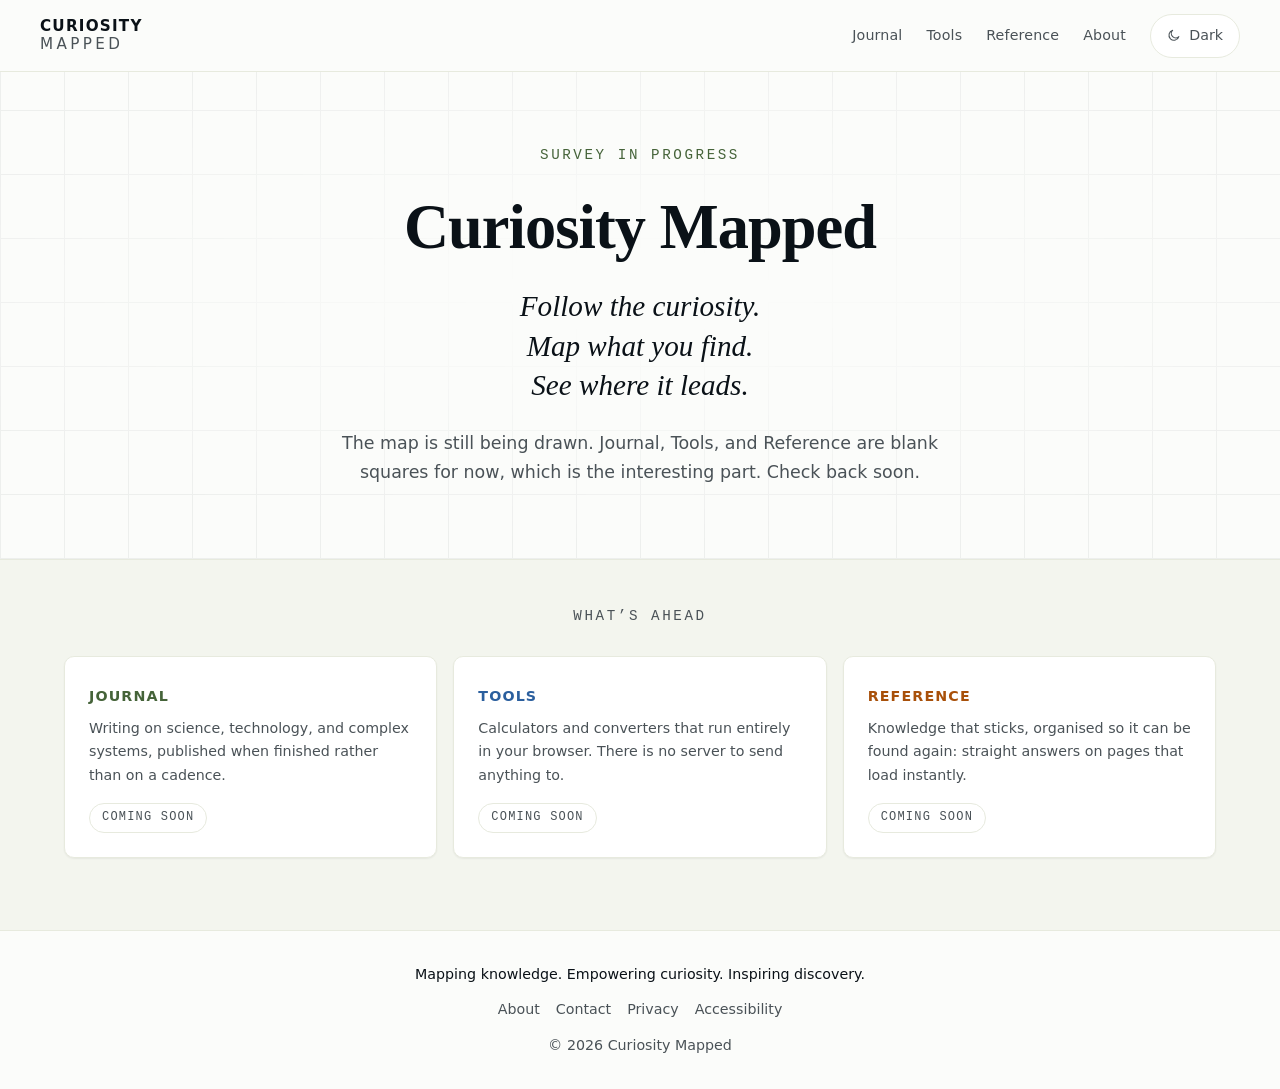
==== index.html @ 2ddcafdf "initial commit" ====
<!DOCTYPE html>
<html lang="en">
<head>
<meta charset="utf-8">
<meta name="viewport" content="width=device-width, initial-scale=1">
<meta name="referrer" content="strict-origin-when-cross-origin">

<!-- Cascade layer order is declared in the document, not in the stylesheet, so it
     can never depend on the order rules happen to appear in. -->
<style>@layer tokens, base, components, utilities;</style>

<title>Curiosity Mapped</title>
<meta name="description" content="Curiosity Mapped explores science, technology, and complex systems: tools, writing, and reference, all running in your browser. Launching soon.">

<!-- TODO before publishing: replace with the real GitHub Pages / custom domain URL. -->
<link rel="canonical" href="https://curiositymapped.com/">

<meta name="color-scheme" content="light dark">
<meta name="theme-color" content="#fbfcfa" media="(prefers-color-scheme: light)">
<meta name="theme-color" content="#02090e" media="(prefers-color-scheme: dark)">

<meta property="og:type" content="website">
<meta property="og:site_name" content="Curiosity Mapped">
<meta property="og:title" content="Curiosity Mapped">
<meta property="og:description" content="Curiosity Mapped explores science, technology, and complex systems: tools, writing, and reference, all running in your browser. Launching soon.">
<meta property="og:url" content="https://curiositymapped.com/">
<!-- twitter:card is `summary`, not `summary_large_image`: there is no og:image yet,
     and a large-image card with no image renders as a broken card. -->
<meta name="twitter:card" content="summary">

<!-- A favicon has no cascade to inherit, so it carries its own prefers-color-scheme block. -->
<link rel="icon" href="data:image/svg+xml,%3Csvg xmlns='http://www.w3.org/2000/svg' viewBox='0 0 32 32'%3E%3Cstyle%3E.b{fill:%23fbfcfa}.s{stroke:%23456339}.d{fill:%23456339}@media(prefers-color-scheme:dark){.b{fill:%2302090e}.s{stroke:%23b9e87f}.d{fill:%23b9e87f}}%3C/style%3E%3Crect class='b' width='32' height='32' rx='6'/%3E%3Cpath class='s' d='M6 23C12 23 12 18 17 17 22 16 22 10 26 8' fill='none' stroke-width='2.2' stroke-linecap='round'/%3E%3Ccircle class='d' cx='6' cy='23' r='2.4'/%3E%3Ccircle class='d' cx='26' cy='8' r='2.4'/%3E%3C/svg%3E">

<script>
  /* Runs before first paint, so the stored choice never flashes the wrong theme.
     localStorage *throws* in a private window or with site data blocked (it does
     not return null), and an uncaught throw here would leave the page unstyled.
     Placed above the stylesheet links: a parser-blocking script that follows a
     <link rel="stylesheet"> waits on that sheet to load before it runs. */
  try {
    var t = localStorage.getItem('cm-theme');
    if (t === 'dark' || t === 'light') document.documentElement.dataset.theme = t;
  } catch (e) {}
  document.documentElement.classList.add('js');
</script>

<!-- Listed in layer order for readability only. The @layer statement above already
     fixes the cascade, so these four sheets may land in any order. -->
<link rel="stylesheet" href="css/tokens.css">
<link rel="stylesheet" href="css/base.css">
<link rel="stylesheet" href="css/components.css">
<link rel="stylesheet" href="css/utilities.css">

<!-- Behaviour only; the pre-paint theme boot above must stay inline. -->
<script src="js/main.js" defer></script>

<script type="application/ld+json">
{
  "@context": "https://schema.org",
  "@graph": [
    {
      "@type": "WebSite",
      "@id": "https://curiositymapped.com/#website",
      "url": "https://curiositymapped.com/",
      "name": "Curiosity Mapped",
      "description": "Curiosity Mapped explores science, technology, and complex systems: tools, writing, and reference, all running in your browser.",
      "publisher": { "@id": "https://curiositymapped.com/#org" },
      "inLanguage": "en"
    },
    {
      "@type": "Organization",
      "@id": "https://curiositymapped.com/#org",
      "name": "Curiosity Mapped",
      "url": "https://curiositymapped.com/",
      "slogan": "Mapping knowledge. Empowering curiosity. Inspiring discovery."
    }
  ]
}
</script>
</head>

<body>
<a class="skip-link" href="#main">Skip to content</a>

<header class="header">
  <span class="wordmark">
    <span class="wordmark__line">Curiosity</span>
    <span class="wordmark__line wordmark__line--wide">Mapped</span>
  </span>

  <nav class="nav" aria-label="Primary">
    <p class="visually-hidden">Navigation is not yet available. These sections are coming soon.</p>
    <ul class="nav__list">
      <li><span class="nav__item" aria-disabled="true">Journal</span></li>
      <li><span class="nav__item" aria-disabled="true">Tools</span></li>
      <li><span class="nav__item" aria-disabled="true">Reference</span></li>
      <li><span class="nav__item" aria-disabled="true">About</span></li>
    </ul>
  </nav>

  <button class="toggle" type="button" id="theme-toggle" aria-pressed="false">
    <svg id="theme-icon" viewBox="0 0 24 24" fill="none" stroke="currentColor" stroke-width="1.8"
         stroke-linecap="round" stroke-linejoin="round" aria-hidden="true" focusable="false">
      <circle cx="12" cy="12" r="4"></circle>
      <path d="M12 2v2M12 20v2M4.9 4.9l1.4 1.4M17.7 17.7l1.4 1.4M2 12h2M20 12h2M4.9 19.1l1.4-1.4M17.7 6.3l1.4-1.4"></path>
    </svg>
    <span id="theme-label">Dark</span>
  </button>
</header>

<main id="main" tabindex="-1">
  <section class="hero" aria-labelledby="hero-title">
    <div class="hero__sweep" aria-hidden="true"></div>

    <p class="hero__kicker rise" style="--i:0">Survey in progress</p>

    <h1 class="hero__title rise" id="hero-title" style="--i:1">Curiosity Mapped</h1>

    <p class="motto rise" style="--i:2">
      Follow the curiosity.<br>
      Map what you find.<br>
      See where it leads.
    </p>

    <p class="hero__note rise" style="--i:3">
      The map is still being drawn. Journal, Tools, and Reference are blank squares
      for now, which is the interesting part. Check back soon.
    </p>
  </section>

  <section class="ahead" aria-labelledby="ahead-title">
    <div class="ahead__inner">
      <h2 class="ahead__title" id="ahead-title">What&rsquo;s ahead</h2>
      <ul class="cards">
        <li class="card card--journal rise" style="--i:4">
          <span class="card__label">Journal</span>
          <p class="card__text">Writing on science, technology, and complex systems, published when finished rather than on a cadence.</p>
          <span class="card__soon">Coming soon</span>
        </li>
        <li class="card card--tools rise" style="--i:5">
          <span class="card__label">Tools</span>
          <p class="card__text">Calculators and converters that run entirely in your browser. There is no server to send anything to.</p>
          <span class="card__soon">Coming soon</span>
        </li>
        <li class="card card--reference rise" style="--i:6">
          <span class="card__label">Reference</span>
          <p class="card__text">Knowledge that sticks, organised so it can be found again: straight answers on pages that load instantly.</p>
          <span class="card__soon">Coming soon</span>
        </li>
      </ul>
    </div>
  </section>
</main>

<footer class="footer">
  <div class="footer__inner">
    <p class="footer__tagline">Mapping knowledge. Empowering curiosity. Inspiring discovery.</p>
    <nav class="footer__legal" aria-label="Footer">
      <span aria-disabled="true">About</span>
      <span aria-disabled="true">Contact</span>
      <span aria-disabled="true">Privacy</span>
      <span aria-disabled="true">Accessibility</span>
    </nav>
    <p>&copy; <span class="year">2026</span> Curiosity Mapped</p>
  </div>
</footer>
</body>
</html>
---- css/tokens.css ----
@layer tokens {
  /*
   * TIER 1: the raw ramps. Ported unchanged from the reference palette so the
   * measured contrast floors below still hold. Only entries this page actually
   * uses are carried over.
   */
  :root {
    --green-200: #cbe9a8;
    --green-300: #b9e87f;
    --green-400: #addc91;
    --green-600: #5f7253;
    --green-700: #456339;
    --green-800: #354c2c;
    --green-900: #23331d;

    --ink-100: #d6dade;
    --ink-300: #9aa0a6;
    --ink-500: #586570;
    --ink-600: #4a5257;
    --ink-700: #343d45;
    --ink-800: #16202a;
    --ink-900: #0a1117;
    --ink-950: #02090e;

    --paper-050: #ffffff;
    --paper-100: #fbfcfa;
    --paper-200: #f3f5ee;
    --paper-300: #e7eade;
    --paper-400: #c2c9bd;
    --paper-500: #7e8783;

    --blue-300: #6ba8ec;
    --blue-700: #2b5f9e;
    --orange-300: #f5a24a;
    --orange-400: #f5851f;
    --orange-700: #a8500a;
  }

  /*
   * TIER 2: semantic roles. The only colour names the rules below may use.
   *
   * Light is authored on bare :root, so a page with CSS only partly applied, or
   * printed, still falls back to dark ink on a light ground.
   *
   * The dark block is written TWICE on purpose. A media query cannot express
   * "the reader picked dark while the OS says light", so the stored choice needs
   * a selector of its own.
   *
   * Contrast floors held from the reference palette:
   *   --text, --text-dim   7.0:1 (AAA)   --accent          6.0:1
   *   category accents     4.5:1 (AA)    --edge, --focus   3.0:1
   */
  :root {
    --bg: var(--paper-100);
    --surface: var(--paper-050);
    --surface-sunk: var(--paper-200);

    --text: var(--ink-900);
    --text-dim: var(--ink-600);

    --rule: var(--paper-300);
    --edge: var(--paper-500);
    --focus: var(--green-700);

    --accent: var(--green-700);
    --on-accent: var(--paper-050);

    --journal: var(--green-700);
    --tools: var(--blue-700);
    --reference: var(--orange-700);

    /*
     * `transparent` in daylight, and that is the whole trick: emissive rules
     * carry `drop-shadow(0 0 6px var(--glow))` unconditionally, so it becomes a
     * no-op here. No rule anywhere below branches on theme.
     */
    --glow: transparent;

    --grid-line: var(--ink-800);
    --grid-opacity: 0.055;
    --sweep: color-mix(in srgb, var(--green-700) 18%, transparent);

    --selection: var(--green-200);
    color-scheme: light;
  }

  @media (prefers-color-scheme: dark) {
    :root:not([data-theme='light']) {
      --bg: var(--ink-950);
      --surface: var(--ink-900);
      --surface-sunk: var(--ink-900);

      --text: #ffffff;
      --text-dim: var(--ink-300);

      --rule: var(--ink-800);
      --edge: var(--ink-500);
      --focus: var(--green-300);

      --accent: var(--green-300);
      --on-accent: var(--ink-950);

      --journal: var(--green-300);
      --tools: var(--blue-300);
      --reference: var(--orange-400);

      --glow: color-mix(in srgb, var(--green-300) 35%, transparent);

      --grid-line: var(--ink-100);
      --grid-opacity: 0.09;
      --sweep: color-mix(in srgb, var(--green-300) 14%, transparent);

      --selection: var(--green-800);
      color-scheme: dark;
    }
  }

  /* Duplicated deliberately; see the note above. */
  :root[data-theme='dark'] {
    --bg: var(--ink-950);
    --surface: var(--ink-900);
    --surface-sunk: var(--ink-900);

    --text: #ffffff;
    --text-dim: var(--ink-300);

    --rule: var(--ink-800);
    --edge: var(--ink-500);
    --focus: var(--green-300);

    --accent: var(--green-300);
    --on-accent: var(--ink-950);

    --journal: var(--green-300);
    --tools: var(--blue-300);
    --reference: var(--orange-400);

    --glow: color-mix(in srgb, var(--green-300) 35%, transparent);

    --grid-line: var(--ink-100);
    --grid-opacity: 0.09;
    --sweep: color-mix(in srgb, var(--green-300) 14%, transparent);

    --selection: var(--green-800);
    color-scheme: dark;
  }

  /* A third tier re-pointing the same roles. No rule below knows it exists. */
  @media (prefers-contrast: more) {
    :root {
      --text: #000000;
      --text-dim: var(--ink-800);
      --rule: var(--paper-400);
      --edge: var(--ink-600);
      --accent: var(--green-900);
      --focus: var(--green-900);
      --journal: var(--green-900);
      --tools: #123a63;
      --reference: #7a3a06;
      --glow: transparent;
      --grid-opacity: 0;
    }
    :root:not([data-theme='light']),
    :root[data-theme='dark'] {
      --text: #ffffff;
      --text-dim: var(--ink-100);
      --rule: var(--ink-700);
      --edge: var(--ink-300);
      --accent: var(--green-200);
      --focus: var(--green-200);
      --journal: var(--green-200);
      --tools: #a8ccf4;
      --reference: var(--orange-300);
      --glow: transparent;
      --grid-opacity: 0;
    }
  }

  /* TIER 3: type, space, shape. */
  :root {
    --font-display: ui-serif, Georgia, 'Iowan Old Style', 'Times New Roman', serif;
    --font-body: system-ui, -apple-system, 'Segoe UI', Roboto, 'Helvetica Neue', Arial, sans-serif;
    --font-mono: ui-monospace, SFMono-Regular, Menlo, Consolas, monospace;

    --track-tight: -0.015em;
    --track-wide: 0.08em;
    --track-wordmark: 0.22em;

    --t--1: clamp(0.83rem, 0.81rem + 0.11vw, 0.89rem);
    --t-0: clamp(1rem, 0.97rem + 0.16vw, 1.09rem);
    --t-1: clamp(1.2rem, 1.13rem + 0.35vw, 1.42rem);
    --t-2: clamp(1.44rem, 1.31rem + 0.64vw, 1.85rem);
    --t-5: clamp(2.4rem, 1.85rem + 2.75vw, 3.9rem);

    --leading-tight: 1.15;
    --leading-snug: 1.35;
    --leading-body: 1.65;

    --s-1: 0.25rem; --s-2: 0.5rem; --s-3: 0.75rem; --s-4: 1rem;
    --s-5: 1.5rem;  --s-6: 2rem;   --s-7: 3rem;    --s-8: 4.5rem;

    --measure: 60ch;
    --width-page: 72rem;
    --gutter: clamp(1rem, 4vw, 2.5rem);
    --header-h: 4.5rem;

    --radius-sm: 6px;
    --radius-md: 10px;
    --radius-pill: 999px;

    --shadow-sm: 0 1px 2px rgb(2 9 14 / 0.06);
    --dur-fast: 140ms;
    --dur: 240ms;
    --dur-slow: 1200ms;
    --stagger: 70ms;
    --ease: cubic-bezier(0.2, 0, 0, 1);
  }

  /* Motion is zeroed at the token level, so no rule below needs to know.
     --stagger is zeroed alongside the durations: zeroing duration alone would
     still hold each element invisible until its delay elapsed, which is the
     staggered fade-in a reduced-motion reader asked not to see. */
  @media (prefers-reduced-motion: reduce) {
    :root {
      --dur-fast: 1ms;
      --dur: 1ms;
      --dur-slow: 1ms;
      --stagger: 0ms;
    }
  }
}
---- css/base.css ----
@layer base {
  *, *::before, *::after { box-sizing: border-box; }

  html { -webkit-text-size-adjust: 100%; }

  body {
    margin: 0;
    min-height: 100svh;
    display: flex;
    flex-direction: column;
    background: var(--bg);
    color: var(--text);
    font-family: var(--font-body);
    font-size: var(--t-0);
    line-height: var(--leading-body);
    -webkit-font-smoothing: antialiased;
  }

  h1, h2 {
    margin: 0;
    font-family: var(--font-display);
    font-weight: 600;
    line-height: var(--leading-tight);
    letter-spacing: var(--track-tight);
    text-wrap: balance;
  }

  p { margin: 0; text-wrap: pretty; }
  ul { margin: 0; padding: 0; list-style: none; }

  ::selection { background: var(--selection); color: var(--text); }

  /*
   * One focus treatment for the whole page. `outline`, not `box-shadow`, so it
   * survives overflow:hidden and forced-colors mode.
   */
  :focus-visible {
    outline: 2px solid var(--focus);
    outline-offset: 2px;
    border-radius: var(--radius-sm);
  }

  /* The destination is a region, not a control, so it takes focus silently. */
  main:focus { outline: none; }
}
---- css/components.css ----
@layer components {
  .skip-link {
    position: absolute;
    inset-inline-start: var(--s-4);
    inset-block-start: -100%;
    z-index: 100;
    padding: var(--s-3) var(--s-5);
    background: var(--accent);
    color: var(--on-accent);
    font-size: var(--t--1);
    font-weight: 600;
    text-decoration: none;
    border-radius: var(--radius-sm);
  }
  .skip-link:focus { inset-block-start: var(--s-3); }

  /* ---------- header ---------- */

  .header {
    position: sticky;
    inset-block-start: 0;
    z-index: 50;
    display: flex;
    flex-wrap: wrap;
    align-items: center;
    gap: var(--s-4) var(--s-5);
    min-height: var(--header-h);
    padding: var(--s-3) var(--gutter);
    border-block-end: 1px solid var(--rule);
    background: color-mix(in srgb, var(--bg) 88%, transparent);
    backdrop-filter: blur(8px);
  }

  /*
   * The two words are set as a grid so the tracking can differ per line. The
   * looser, lighter second line optically matches the width of the first.
   */
  .wordmark {
    display: grid;
    font-size: 0.95rem;
    line-height: 1.18;
    text-transform: uppercase;
    color: var(--text);
  }
  .wordmark__line { font-weight: 600; letter-spacing: var(--track-wide); }
  .wordmark__line--wide {
    font-weight: 400;
    letter-spacing: var(--track-wordmark);
    /* Claw back the trailing gap the last letter's tracking leaves behind. */
    margin-inline-end: calc(-1 * var(--track-wordmark));
    color: var(--text-dim);
  }

  .nav { margin-inline-start: auto; }
  .nav__list {
    display: flex;
    flex-wrap: wrap;
    gap: var(--s-2) var(--s-5);
    font-size: var(--t--1);
  }
  /*
   * Rendered as spans, not anchors. An <a> with no href is not a link and is not
   * focusable, which is exactly right here: there is nowhere to go yet, so the
   * item should never enter the tab order or offer a dead target.
   */
  .nav__item {
    color: var(--text-dim);
    cursor: default;
    letter-spacing: 0.01em;
  }

  /* ---------- hero ---------- */

  .hero {
    position: relative;
    isolation: isolate;
    overflow: hidden;
    display: flex;
    flex-direction: column;
    align-items: center;
    justify-content: center;
    gap: var(--s-5);
    padding: var(--s-8) var(--gutter);
    text-align: center;
    flex: 1 0 auto;
  }

  /*
   * The graticule: two repeating gradients, no image and no SVG. Masked with a
   * radial fade so it never runs up against the text it sits behind.
   */
  .hero::before {
    content: '';
    position: absolute;
    inset: 0;
    z-index: -2;
    opacity: var(--grid-opacity);
    background:
      repeating-linear-gradient(0deg, var(--grid-line) 0 1px, transparent 1px 64px),
      repeating-linear-gradient(90deg, var(--grid-line) 0 1px, transparent 1px 64px);
    -webkit-mask-image: radial-gradient(ellipse 70% 60% at 50% 45%, transparent 10%, #000 85%);
    mask-image: radial-gradient(ellipse 70% 60% at 50% 45%, transparent 10%, #000 85%);
  }

  /*
   * A single band of light crosses the grid once on load, then stops. One pass,
   * not a loop; a looping background reads as decoration competing with copy.
   */
  .hero__sweep {
    position: absolute;
    inset-block: 0;
    inset-inline-start: 0;
    z-index: -1;
    width: 45%;
    pointer-events: none;
    background: linear-gradient(105deg, transparent, var(--sweep), transparent);
    transform: translate3d(-120%, 0, 0);
    animation: sweep var(--dur-slow) var(--ease) 200ms 1 forwards;
  }
  @keyframes sweep {
    from { transform: translate3d(-120%, 0, 0); }
    to   { transform: translate3d(340%, 0, 0); opacity: 0; }
  }
  /* The zeroed --dur-slow would still fire this in 1ms; suppress it outright. */
  @media (prefers-reduced-motion: reduce) {
    .hero__sweep { animation: none; opacity: 0; }
  }

  .hero__kicker {
    font-family: var(--font-mono);
    font-size: var(--t--1);
    letter-spacing: 0.18em;
    text-transform: uppercase;
    color: var(--accent);
    filter: drop-shadow(0 0 6px var(--glow));
  }

  .hero__title { font-size: var(--t-5); max-width: 16ch; }

  .motto {
    font-family: var(--font-display);
    font-size: var(--t-2);
    font-style: italic;
    line-height: var(--leading-snug);
    color: var(--text);
    max-width: 24ch;
  }
  /* The line breaks are a typographic choice, so they only apply where they fit. */
  .motto br { display: none; }
  @media (min-width: 40rem) {
    .motto { max-width: none; }
    .motto br { display: inline; }
  }

  .hero__note {
    max-width: var(--measure);
    color: var(--text-dim);
  }

  /* ---------- what's ahead ---------- */

  .ahead {
    padding: var(--s-7) var(--gutter) var(--s-8);
    border-block-start: 1px solid var(--rule);
    background: var(--surface-sunk);
  }
  .ahead__inner { max-width: var(--width-page); margin-inline: auto; }

  .ahead__title {
    font-family: var(--font-mono);
    font-size: var(--t--1);
    font-weight: 400;
    letter-spacing: 0.18em;
    text-transform: uppercase;
    color: var(--text-dim);
    text-align: center;
    margin-block-end: var(--s-6);
  }

  .cards {
    display: grid;
    grid-template-columns: repeat(auto-fit, minmax(15rem, 1fr));
    gap: var(--s-4);
  }

  .card {
    padding: var(--s-5);
    border: 1px solid var(--rule);
    border-radius: var(--radius-md);
    background: var(--surface);
    box-shadow: var(--shadow-sm);
  }
  .card__label {
    display: inline-block;
    margin-block-end: var(--s-2);
    font-size: var(--t--1);
    font-weight: 600;
    letter-spacing: var(--track-wide);
    text-transform: uppercase;
    color: var(--tint);
    filter: drop-shadow(0 0 6px var(--glow));
  }
  .card--journal { --tint: var(--journal); }
  .card--tools { --tint: var(--tools); }
  .card--reference { --tint: var(--reference); }

  .card__text { color: var(--text-dim); font-size: var(--t--1); }

  .card__soon {
    display: inline-block;
    margin-block-start: var(--s-4);
    padding: var(--s-1) var(--s-3);
    border: 1px solid var(--rule);
    border-radius: var(--radius-pill);
    font-family: var(--font-mono);
    font-size: 0.75rem;
    letter-spacing: 0.1em;
    text-transform: uppercase;
    color: var(--text-dim);
  }

  /* ---------- theme toggle ---------- */

  /*
   * Hidden until the inline head script adds `.js` to <html>. Without scripting
   * the control would be present and dead, which is worse than absent; the page
   * still themes correctly from prefers-color-scheme alone.
   */
  .toggle { display: none; }
  .js .toggle {
    display: inline-flex;
    align-items: center;
    gap: var(--s-2);
    min-height: 44px;
    padding: var(--s-2) var(--s-4);
    border: 1px solid var(--rule);
    border-radius: var(--radius-pill);
    background: var(--surface);
    color: var(--text-dim);
    font: inherit;
    font-size: var(--t--1);
    cursor: pointer;
    transition: color var(--dur-fast) var(--ease), border-color var(--dur-fast) var(--ease);
  }
  .toggle:hover { color: var(--text); border-color: var(--edge); }
  .toggle svg { width: 1em; height: 1em; }

  /* ---------- footer ---------- */

  .footer {
    padding: var(--s-6) var(--gutter);
    border-block-start: 1px solid var(--rule);
    background: var(--bg);
    color: var(--text-dim);
    font-size: var(--t--1);
    text-align: center;
  }
  .footer__inner {
    max-width: var(--width-page);
    margin-inline: auto;
    display: flex;
    flex-direction: column;
    align-items: center;
    gap: var(--s-3);
  }
  .footer__tagline { color: var(--text); }
  .footer__legal {
    display: flex;
    flex-wrap: wrap;
    justify-content: center;
    gap: var(--s-2) var(--s-4);
  }
  .footer__legal span { color: var(--text-dim); cursor: default; }

  /* ---------- one-shot entrance ---------- */

  .rise {
    animation: rise var(--dur) var(--ease) both;
    animation-delay: calc(var(--i, 0) * var(--stagger));
  }
  @keyframes rise {
    from { opacity: 0; transform: translate3d(0, 8px, 0); }
    to   { opacity: 1; transform: none; }
  }

  /*
   * Print: animations do not run, so `animation-fill-mode: both` could otherwise
   * leave the backwards-filled state (opacity 0) on the page. This is the only
   * path by which content could ever print blank.
   */
  @media print {
    .rise { opacity: 1 !important; transform: none !important; animation: none !important; }
    .hero::before, .hero__sweep, .toggle, .skip-link { display: none !important; }
    .header, .ahead, .footer { border-color: #ccc; background: #fff; }
    body { background: #fff; color: #000; }
    .card { border-color: #ccc; box-shadow: none; }
  }
}
---- css/utilities.css ----
@layer utilities {
  /*
   * Declared last so it cannot lose a specificity fight with anything above.
   */
  .visually-hidden {
    position: absolute;
    width: 1px; height: 1px;
    margin: -1px; padding: 0;
    overflow: hidden;
    clip-path: inset(50%);
    white-space: nowrap;
    border: 0;
  }
}
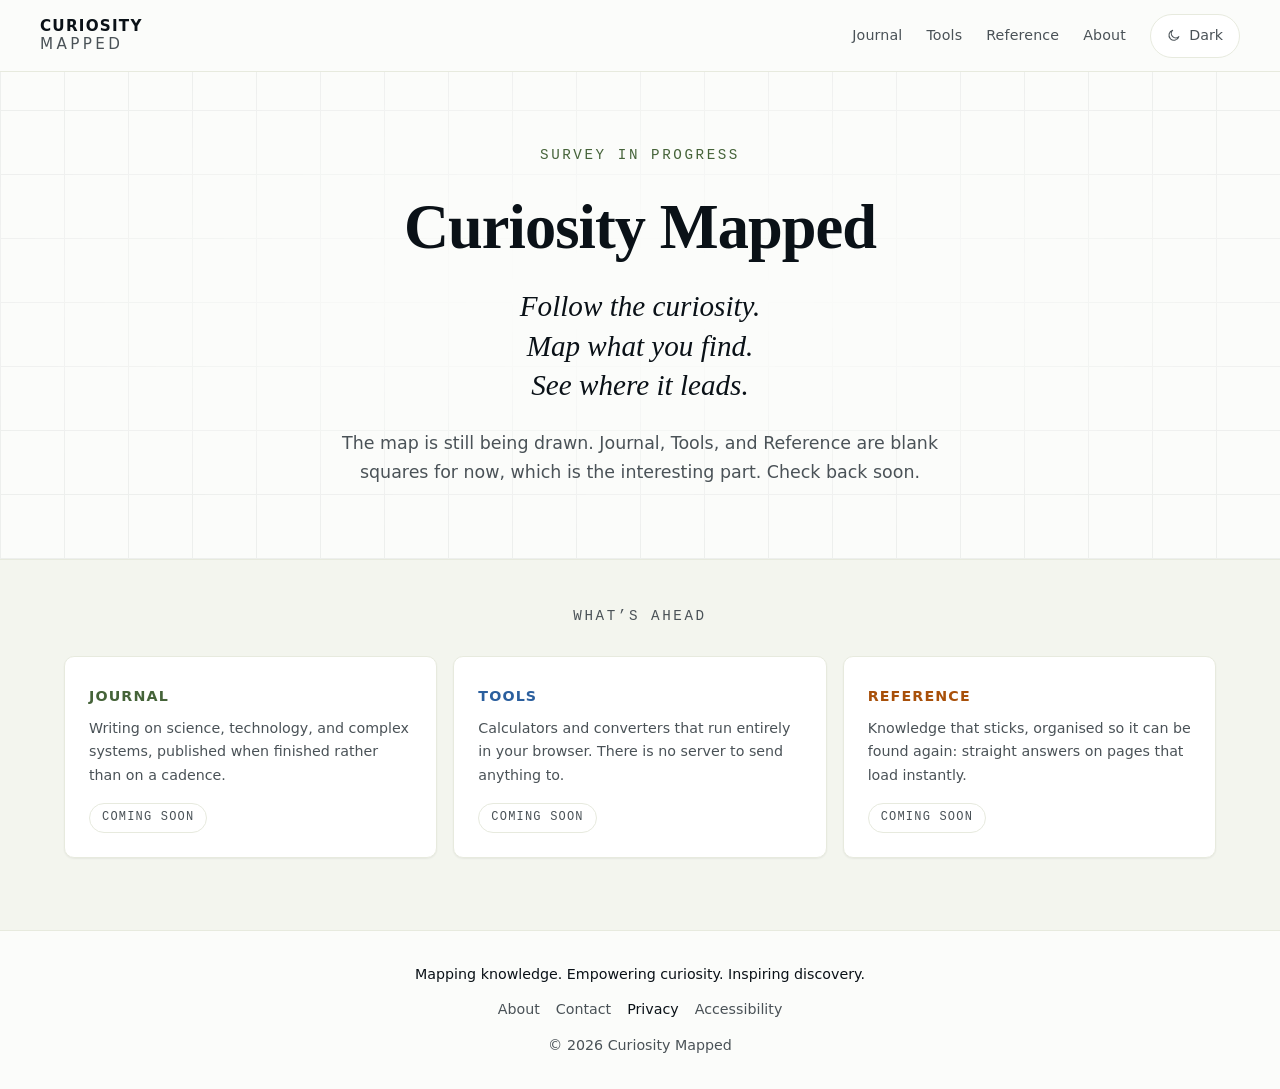
==== commit ecdcf1d9: "add the privacy policy page" ====
--- a/index.html
+++ b/index.html
@@ -12,7 +12,6 @@
 <title>Curiosity Mapped</title>
 <meta name="description" content="Curiosity Mapped explores science, technology, and complex systems: tools, writing, and reference, all running in your browser. Launching soon.">
 
-<!-- TODO before publishing: replace with the real GitHub Pages / custom domain URL. -->
 <link rel="canonical" href="https://curiositymapped.com/">
 
 <meta name="color-scheme" content="light dark">
@@ -24,12 +23,24 @@
 <meta property="og:title" content="Curiosity Mapped">
 <meta property="og:description" content="Curiosity Mapped explores science, technology, and complex systems: tools, writing, and reference, all running in your browser. Launching soon.">
 <meta property="og:url" content="https://curiositymapped.com/">
-<!-- twitter:card is `summary`, not `summary_large_image`: there is no og:image yet,
-     and a large-image card with no image renders as a broken card. -->
-<meta name="twitter:card" content="summary">
+<meta property="og:locale" content="en_US">
+<!-- Absolute by requirement: crawlers do not resolve relative og:image URLs. -->
+<meta property="og:image" content="https://curiositymapped.com/assets/og.png">
+<meta property="og:image:type" content="image/png">
+<meta property="og:image:width" content="1200">
+<meta property="og:image:height" content="630">
+<meta property="og:image:alt" content="Curiosity Mapped &mdash; follow the curiosity, map what you find, see where it leads.">
+<!-- Safe now that a 1200x630 image exists; a large-image card without one renders broken. -->
+<meta name="twitter:card" content="summary_large_image">
 
 <!-- A favicon has no cascade to inherit, so it carries its own prefers-color-scheme block. -->
 <link rel="icon" href="data:image/svg+xml,%3Csvg xmlns='http://www.w3.org/2000/svg' viewBox='0 0 32 32'%3E%3Cstyle%3E.b{fill:%23fbfcfa}.s{stroke:%23456339}.d{fill:%23456339}@media(prefers-color-scheme:dark){.b{fill:%2302090e}.s{stroke:%23b9e87f}.d{fill:%23b9e87f}}%3C/style%3E%3Crect class='b' width='32' height='32' rx='6'/%3E%3Cpath class='s' d='M6 23C12 23 12 18 17 17 22 16 22 10 26 8' fill='none' stroke-width='2.2' stroke-linecap='round'/%3E%3Ccircle class='d' cx='6' cy='23' r='2.4'/%3E%3Ccircle class='d' cx='26' cy='8' r='2.4'/%3E%3C/svg%3E">
+
+<link rel="icon" type="image/png" sizes="32x32" href="/assets/favicon-32.png">
+<link rel="icon" type="image/png" sizes="16x16" href="/assets/favicon-16.png">
+<!-- iOS ignores rel=icon entirely and masks this into its own squircle. -->
+<link rel="apple-touch-icon" sizes="180x180" href="/assets/apple-touch-icon.png">
+<link rel="manifest" href="/site.webmanifest">
 
 <script>
   /* Runs before first paint, so the stored choice never flashes the wrong theme.
@@ -72,7 +83,8 @@
       "@id": "https://curiositymapped.com/#org",
       "name": "Curiosity Mapped",
       "url": "https://curiositymapped.com/",
-      "slogan": "Mapping knowledge. Empowering curiosity. Inspiring discovery."
+      "slogan": "Mapping knowledge. Empowering curiosity. Inspiring discovery.",
+      "logo": "https://curiositymapped.com/assets/icon-512.png"
     }
   ]
 }
@@ -91,14 +103,14 @@
   <nav class="nav" aria-label="Primary">
     <p class="visually-hidden">Navigation is not yet available. These sections are coming soon.</p>
     <ul class="nav__list">
-      <li><span class="nav__item" aria-disabled="true">Journal</span></li>
-      <li><span class="nav__item" aria-disabled="true">Tools</span></li>
-      <li><span class="nav__item" aria-disabled="true">Reference</span></li>
-      <li><span class="nav__item" aria-disabled="true">About</span></li>
+      <li><span class="nav__item">Journal</span></li>
+      <li><span class="nav__item">Tools</span></li>
+      <li><span class="nav__item">Reference</span></li>
+      <li><span class="nav__item">About</span></li>
     </ul>
   </nav>
 
-  <button class="toggle" type="button" id="theme-toggle" aria-pressed="false">
+  <button class="toggle" type="button" id="theme-toggle" aria-label="Switch theme">
     <svg id="theme-icon" viewBox="0 0 24 24" fill="none" stroke="currentColor" stroke-width="1.8"
          stroke-linecap="round" stroke-linejoin="round" aria-hidden="true" focusable="false">
       <circle cx="12" cy="12" r="4"></circle>
@@ -156,10 +168,11 @@
   <div class="footer__inner">
     <p class="footer__tagline">Mapping knowledge. Empowering curiosity. Inspiring discovery.</p>
     <nav class="footer__legal" aria-label="Footer">
-      <span aria-disabled="true">About</span>
-      <span aria-disabled="true">Contact</span>
-      <span aria-disabled="true">Privacy</span>
-      <span aria-disabled="true">Accessibility</span>
+      <p class="visually-hidden">Only the Privacy page is published so far; the others are coming soon.</p>
+      <span>About</span>
+      <span>Contact</span>
+      <a href="/privacy.html">Privacy</a>
+      <span>Accessibility</span>
     </nav>
     <p>&copy; <span class="year">2026</span> Curiosity Mapped</p>
   </div>
--- a/css/tokens.css
+++ b/css/tokens.css
@@ -190,6 +190,9 @@
     --t-0: clamp(1rem, 0.97rem + 0.16vw, 1.09rem);
     --t-1: clamp(1.2rem, 1.13rem + 0.35vw, 1.42rem);
     --t-2: clamp(1.44rem, 1.31rem + 0.64vw, 1.85rem);
+    --t-3: clamp(1.73rem, 1.58rem + 0.75vw, 2.22rem);
+    /* --t-4 stays unclaimed: nothing on the site sits between a page title and
+       the hero display size, and an unused step is a step that drifts. */
     --t-5: clamp(2.4rem, 1.85rem + 2.75vw, 3.9rem);
 
     --leading-tight: 1.15;
--- a/css/base.css
+++ b/css/base.css
@@ -40,6 +40,18 @@
     border-radius: var(--radius-sm);
   }
 
+  /*
+   * body is the flex column, so <main> is the item that has to absorb the spare
+   * height. Without this the footer stops wherever the content happens to end on
+   * a viewport taller than the page, and .hero's own `flex: 1` never sees any
+   * free space to claim, because its parent was never given any.
+   */
+  main {
+    flex: 1 0 auto;
+    display: flex;
+    flex-direction: column;
+  }
+
   /* The destination is a region, not a control, so it takes focus silently. */
   main:focus { outline: none; }
 }
--- a/css/components.css
+++ b/css/components.css
@@ -41,6 +41,9 @@
     line-height: 1.18;
     text-transform: uppercase;
     color: var(--text);
+    /* Inert on the home page, where this is a <span>; on every other page the
+       wordmark is the link home and must not pick up default underlining. */
+    text-decoration: none;
   }
   .wordmark__line { font-weight: 600; letter-spacing: var(--track-wide); }
   .wordmark__line--wide {
@@ -242,6 +245,14 @@
     cursor: pointer;
     transition: color var(--dur-fast) var(--ease), border-color var(--dur-fast) var(--ease);
   }
+  /*
+   * The header right-aligns its last item via .nav's auto margin. On a page with
+   * no nav the toggle has to do it itself; giving BOTH an auto margin would split
+   * the free space between them and strand the nav mid-header, so it is a
+   * modifier rather than a rule on .toggle.
+   */
+  .toggle--end { margin-inline-start: auto; }
+
   .toggle:hover { color: var(--text); border-color: var(--edge); }
   .toggle svg { width: 1em; height: 1em; }
 
@@ -271,6 +282,104 @@
     gap: var(--s-2) var(--s-4);
   }
   .footer__legal span { color: var(--text-dim); cursor: default; }
+  /*
+   * The published siblings of those spans. Undecorated so the row still reads as
+   * one line of small print rather than a rule of underlines; the hover accent
+   * and the global focus ring carry the affordance.
+   */
+  .footer__legal a {
+    color: var(--text);
+    text-decoration: none;
+    transition: color var(--dur-fast) var(--ease);
+  }
+  .footer__legal a:hover { color: var(--accent); }
+  /* On its own page the link is still a link, but it should not invite the click. */
+  .footer__legal a[aria-current='page'] { color: var(--text-dim); }
+
+  /* ---------- legal / long-form ---------- */
+
+  /*
+   * base.css zeroes everything running text needs: margins on p, list markers and
+   * padding on ul, and it styles no h3, a, li or hr at all. That is right for a
+   * site of composed layouts, so the prose defaults are re-established HERE,
+   * scoped to .legal, rather than being handed back globally.
+   */
+  .legal {
+    max-width: var(--measure);
+    margin-inline: auto;
+    padding: var(--s-7) var(--gutter) var(--s-8);
+  }
+
+  .legal__title { font-size: var(--t-3); }
+
+  /* Set like .hero__kicker, minus the accent and its glow: this is a date stamp,
+     not a signal. */
+  .legal__meta {
+    font-family: var(--font-mono);
+    font-size: var(--t--1);
+    letter-spacing: 0.12em;
+    text-transform: uppercase;
+    color: var(--text-dim);
+    margin-block-start: var(--s-3);
+  }
+
+  .legal h2 {
+    font-size: var(--t-1);
+    margin-block: var(--s-6) var(--s-3);
+  }
+  /* base.css styles h1 and h2 only, so h3 states the family and weight itself. */
+  .legal h3 {
+    margin-block: var(--s-5) var(--s-2);
+    font-family: var(--font-display);
+    font-weight: 600;
+    font-size: var(--t-0);
+    line-height: var(--leading-snug);
+    color: var(--text);
+  }
+
+  /*
+   * .header is sticky, so an anchor jump would otherwise park the heading behind
+   * it. Offset by the header's own height rather than a guessed pixel value.
+   */
+  .legal :is(h2, h3) { scroll-margin-block-start: calc(var(--header-h) + var(--s-4)); }
+
+  .legal p { margin-block-end: var(--s-4); }
+
+  .legal ul {
+    list-style: disc;
+    padding-inline-start: var(--s-5);
+    margin-block-end: var(--s-4);
+  }
+  .legal li { margin-block-end: var(--s-2); }
+  .legal li::marker { color: var(--text-dim); }
+
+  /*
+   * The first body links on the site. .backlink is a pill control and .skip-link
+   * is furniture; neither works inside a sentence, so running links are underlined
+   * in the ordinary way and lean on the global :focus-visible ring.
+   */
+  .legal a {
+    color: var(--accent);
+    text-decoration: underline;
+    text-underline-offset: 0.15em;
+    text-decoration-thickness: from-font;
+    transition: color var(--dur-fast) var(--ease);
+  }
+  .legal a:hover { color: var(--text); text-decoration-thickness: 2px; }
+
+  .legal strong { font-weight: 600; }
+
+  .legal hr {
+    border: 0;
+    border-block-start: 1px solid var(--rule);
+    margin-block: var(--s-6);
+  }
+
+  .legal__colophon,
+  .legal__updated {
+    color: var(--text-dim);
+    font-size: var(--t--1);
+  }
 
   /* ---------- one-shot entrance ---------- */
 
@@ -282,6 +391,30 @@
     from { opacity: 0; transform: translate3d(0, 8px, 0); }
     to   { opacity: 1; transform: none; }
   }
+
+  /* ---------- 404 ---------- */
+
+  /*
+   * The one real link on the site so far, so it is styled as a control rather
+   * than as body text: it reuses the toggle's pill geometry, including the 44px
+   * minimum target, and does not depend on .js being present the way .toggle does.
+   */
+  .backlink {
+    display: inline-flex;
+    align-items: center;
+    gap: var(--s-2);
+    min-height: 44px;
+    padding: var(--s-2) var(--s-5);
+    border: 1px solid var(--edge);
+    border-radius: var(--radius-pill);
+    background: var(--surface);
+    color: var(--text);
+    font-size: var(--t--1);
+    font-weight: 600;
+    text-decoration: none;
+    transition: color var(--dur-fast) var(--ease), border-color var(--dur-fast) var(--ease);
+  }
+  .backlink:hover { color: var(--accent); border-color: var(--accent); }
 
   /*
    * Print: animations do not run, so `animation-fill-mode: both` could otherwise
@@ -294,5 +427,7 @@
     .header, .ahead, .footer { border-color: #ccc; background: #fff; }
     body { background: #fff; color: #000; }
     .card { border-color: #ccc; box-shadow: none; }
+    /* Reading measure is a screen concern; on paper the margins already set it. */
+    .legal { max-width: none; }
   }
 }
